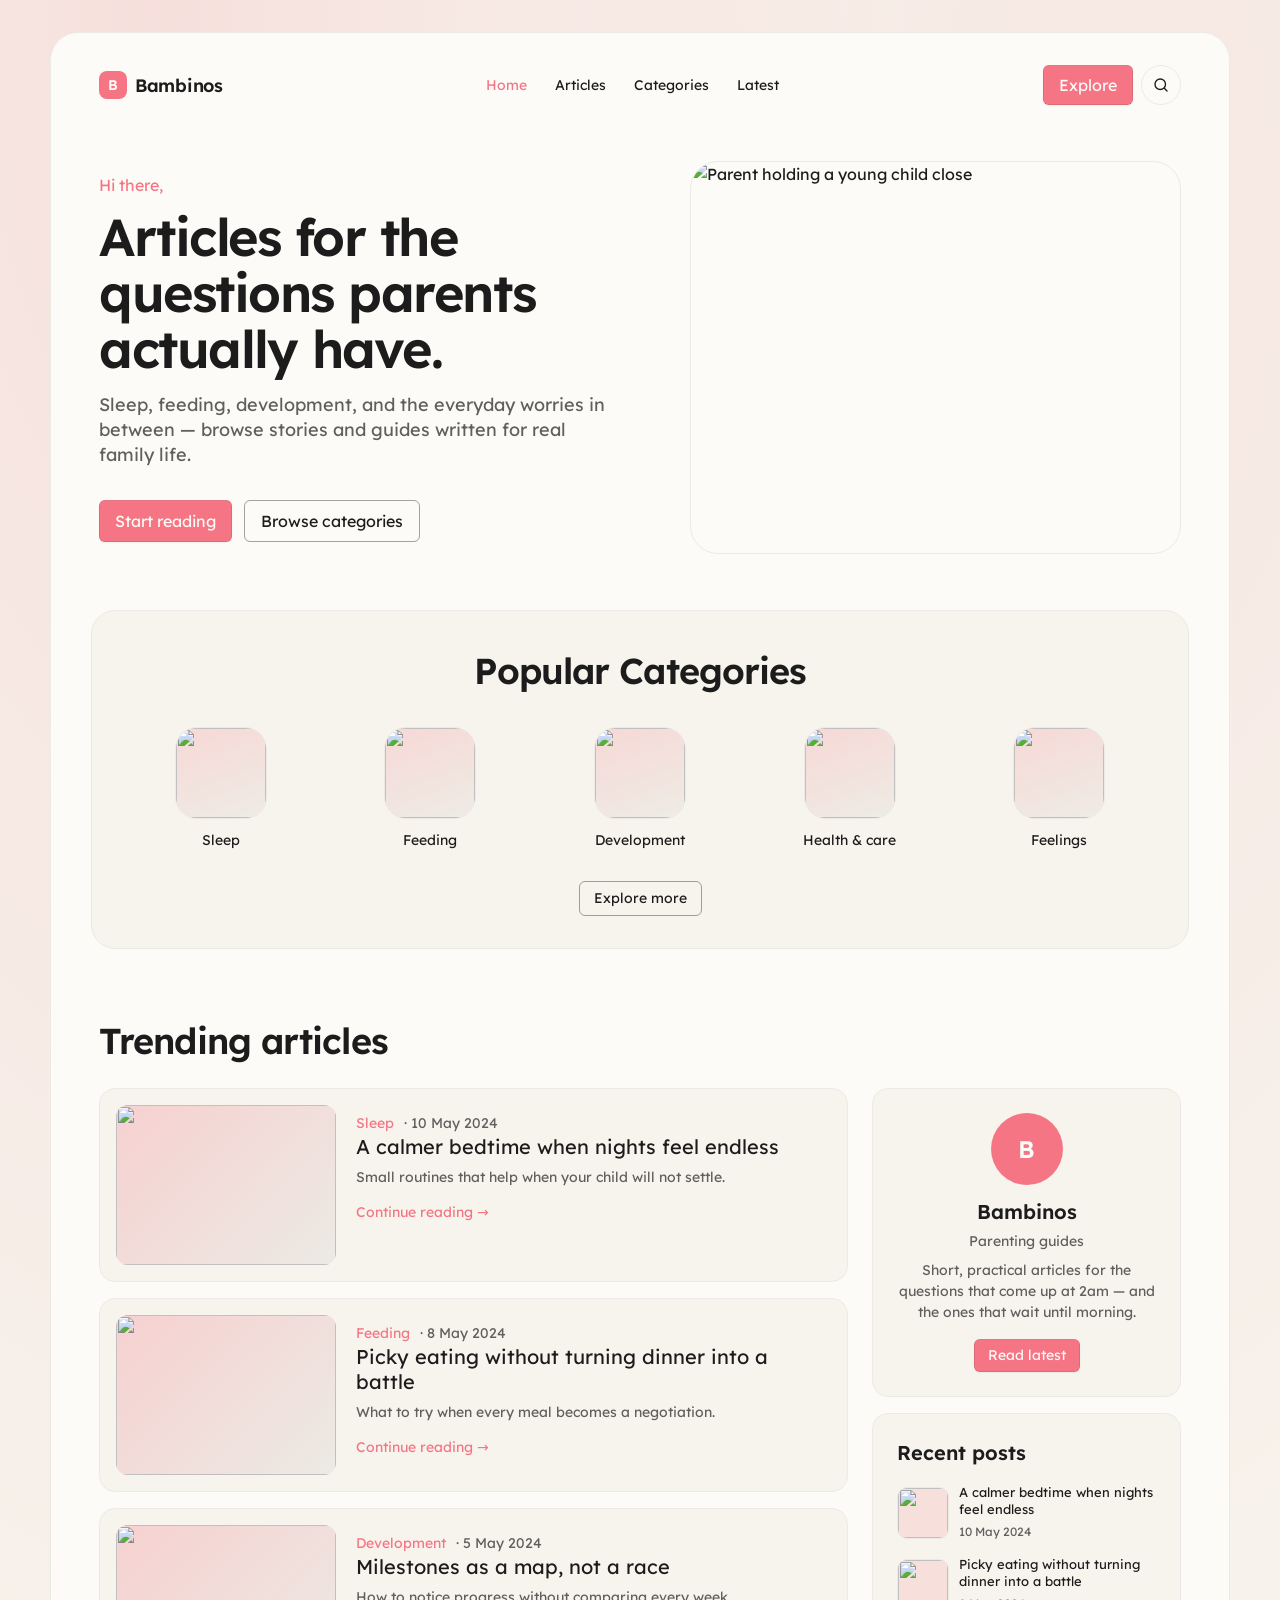
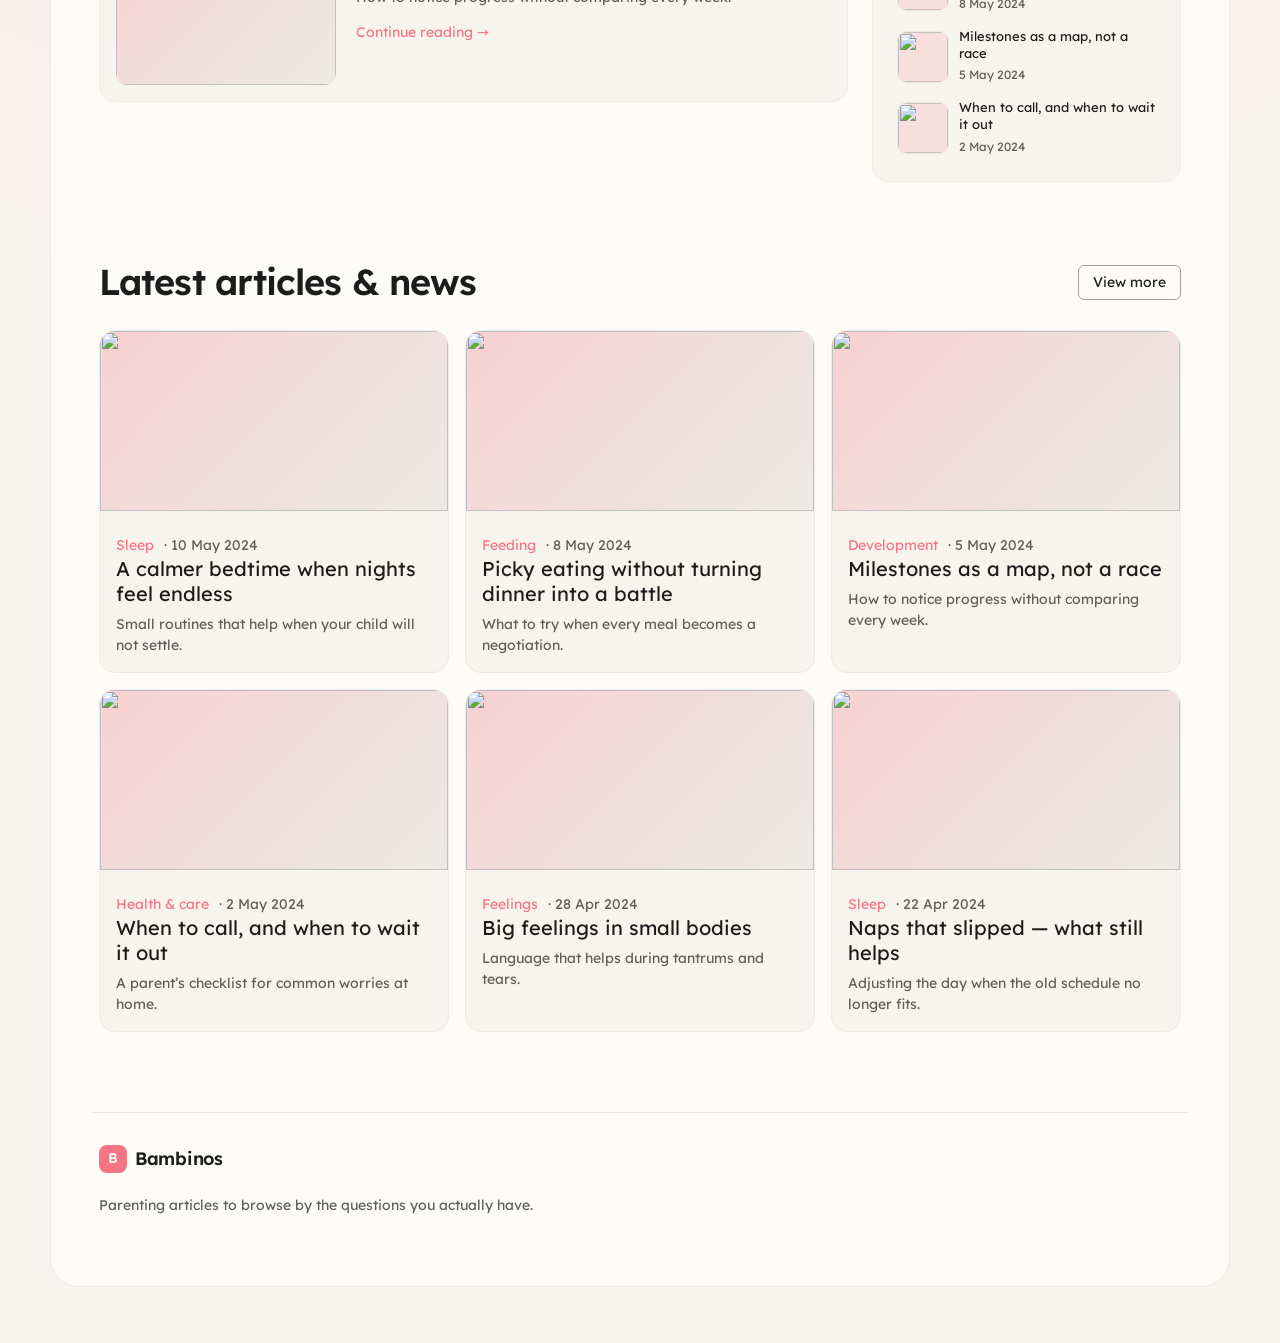
==== index.html @ 43b69676 "Initial commit Created from https://vercel.com/new" ====
<!DOCTYPE html>
<html lang="en">
  <head>
    <meta charset="UTF-8" />
    <meta name="viewport" content="width=device-width, initial-scale=1" />
    <title>Bambinos — Parenting articles</title>
    <link rel="stylesheet" href="styles.css" />
  </head>
  <body>
    <div class="page">
      <div class="sheet">
        <header class="nav">
          <a class="wordmark" href="./index.html">
            <span class="wordmark-mark" aria-hidden="true">B</span>
            Bambinos
          </a>
          <nav class="nav-links" id="nav-links" aria-label="Primary">
            <a href="./index.html" aria-current="page">Home</a>
            <a href="#articles">Articles</a>
            <a href="#categories">Categories</a>
            <a href="#latest">Latest</a>
          </nav>
          <div class="nav-actions">
            <a class="btn btn-primary" href="#articles">Explore</a>
            <a class="icon-btn" href="#latest" aria-label="Search articles">
              <svg width="18" height="18" viewBox="0 0 24 24" fill="none" aria-hidden="true">
                <circle cx="11" cy="11" r="7" stroke="currentColor" stroke-width="1.8" />
                <path d="M20 20l-3.2-3.2" stroke="currentColor" stroke-width="1.8" stroke-linecap="round" />
              </svg>
            </a>
            <button class="icon-btn menu-toggle" type="button" aria-expanded="false" aria-controls="nav-links" aria-label="Open menu">
              <svg width="18" height="18" viewBox="0 0 24 24" fill="none" aria-hidden="true">
                <path d="M4 7h16M4 12h16M4 17h16" stroke="currentColor" stroke-width="1.8" stroke-linecap="round" />
              </svg>
            </button>
          </div>
        </header>

        <main>
          <section class="hero">
            <div class="hero-copy">
              <p class="eyebrow">Hi there,</p>
              <h1>Articles for the questions parents actually have.</h1>
              <p class="lede">
                Sleep, feeding, development, and the everyday worries in between — browse
                stories and guides written for real family life.
              </p>
              <div class="hero-actions">
                <a class="btn btn-primary" href="#articles">Start reading</a>
                <a class="btn btn-ghost" href="#categories">Browse categories</a>
              </div>
            </div>
            <div class="hero-photo">
              <img
                src="https://images.unsplash.com/photo-1476703993599-0035a21b17a9?auto=format&fit=crop&w=900&q=80"
                alt="Parent holding a young child close"
                width="640"
                height="520"
              />
            </div>
          </section>

          <section class="panel" id="categories">
            <h2>Popular Categories</h2>
            <div class="cat-tiles" id="category-list"></div>
            <p class="empty hidden" id="categories-empty">No categories available yet.</p>
            <a class="btn btn-ghost btn-sm explore-more" href="#latest">Explore more</a>
          </section>

          <section class="section" id="articles">
            <h2>Trending articles</h2>
            <div class="trending" id="trending">
              <div class="trending-main" id="featured-list"></div>
              <aside class="sidebar">
                <div class="author-card">
                  <div class="author-avatar" aria-hidden="true">B</div>
                  <h3>Bambinos</h3>
                  <p class="caption">Parenting guides</p>
                  <p>
                    Short, practical articles for the questions that come up at 2am —
                    and the ones that wait until morning.
                  </p>
                  <a class="btn btn-primary btn-sm" href="#latest">Read latest</a>
                </div>
                <div class="recent-card">
                  <h3>Recent posts</h3>
                  <ul class="recent-list" id="recent-list"></ul>
                </div>
              </aside>
            </div>
            <p class="empty hidden" id="articles-empty">No articles to explore yet.</p>
          </section>

          <section class="section" id="latest">
            <div class="section-head">
              <h2>Latest articles &amp; news</h2>
              <a class="btn btn-ghost btn-sm" href="#categories">View more</a>
            </div>
            <div class="grid" id="article-list"></div>
          </section>
        </main>

        <footer class="footer">
          <a class="wordmark" href="./index.html">
            <span class="wordmark-mark" aria-hidden="true">B</span>
            Bambinos
          </a>
          <p>Parenting articles to browse by the questions you actually have.</p>
        </footer>
      </div>
    </div>

    <script src="app.js"></script>
  </body>
</html>
---- styles.css ----
@font-face {
  font-family: "Lexend Deca";
  src: url("fonts/LexendDeca-Thin.ttf") format("truetype");
  font-weight: 100;
  font-style: normal;
  font-display: swap;
}
@font-face {
  font-family: "Lexend Deca";
  src: url("fonts/LexendDeca-ExtraLight.ttf") format("truetype");
  font-weight: 200;
  font-style: normal;
  font-display: swap;
}
@font-face {
  font-family: "Lexend Deca";
  src: url("fonts/LexendDeca-Light.ttf") format("truetype");
  font-weight: 300;
  font-style: normal;
  font-display: swap;
}
@font-face {
  font-family: "Lexend Deca";
  src: url("fonts/LexendDeca-Regular.ttf") format("truetype");
  font-weight: 400;
  font-style: normal;
  font-display: swap;
}
@font-face {
  font-family: "Lexend Deca";
  src: url("fonts/LexendDeca-Medium.ttf") format("truetype");
  font-weight: 500;
  font-style: normal;
  font-display: swap;
}
@font-face {
  font-family: "Lexend Deca";
  src: url("fonts/LexendDeca-SemiBold.ttf") format("truetype");
  font-weight: 600;
  font-style: normal;
  font-display: swap;
}
@font-face {
  font-family: "Lexend Deca";
  src: url("fonts/LexendDeca-Bold.ttf") format("truetype");
  font-weight: 700;
  font-style: normal;
  font-display: swap;
}
@font-face {
  font-family: "Lexend Deca";
  src: url("fonts/LexendDeca-ExtraBold.ttf") format("truetype");
  font-weight: 800;
  font-style: normal;
  font-display: swap;
}
@font-face {
  font-family: "Lexend Deca";
  src: url("fonts/LexendDeca-Black.ttf") format("truetype");
  font-weight: 900;
  font-style: normal;
  font-display: swap;
}

:root {
  --background: #f7f4ed;
  --foreground: #1c1c1c;
  --muted: #5f5f5d;
  --border: #eceae4;
  --primary: #f57584;
  --primary-foreground: #fcfbf8;
  --ring: rgba(245, 117, 132, 0.5);
  --font-sans: "Lexend Deca", ui-sans-serif, system-ui, sans-serif;
  --inset: rgba(255, 255, 255, 0.2) 0px 0.5px 0px 0px inset,
    rgba(0, 0, 0, 0.2) 0px 0px 0px 0.5px inset, rgba(0, 0, 0, 0.05) 0px 1px 2px 0px;
  --sheet: #fcfbf8;
}

*,
*::before,
*::after {
  box-sizing: border-box;
}

html {
  scroll-behavior: smooth;
}

body {
  margin: 0;
  font-family: var(--font-sans);
  font-weight: 400;
  font-size: 16px;
  line-height: 1.5;
  color: var(--foreground);
  background: var(--background);
}

a {
  color: inherit;
}

img {
  max-width: 100%;
  display: block;
}

.page {
  min-height: 100vh;
  padding: 32px 24px 56px;
  background:
    radial-gradient(ellipse at 12% 0%, rgba(245, 117, 132, 0.16), transparent 46%),
    radial-gradient(ellipse at 88% 8%, rgba(245, 117, 132, 0.1), transparent 42%),
    var(--background);
}

.sheet {
  width: min(1180px, 100%);
  margin: 0 auto;
  padding: 20px 40px 48px;
  background: var(--sheet);
  border: 1px solid var(--border);
  border-radius: 28px;
}

.nav {
  display: flex;
  align-items: center;
  justify-content: space-between;
  gap: 16px;
  padding: 12px 8px 16px;
  background: var(--sheet);
}

.wordmark {
  display: inline-flex;
  align-items: center;
  gap: 8px;
  font-size: 18px;
  font-weight: 600;
  letter-spacing: -0.3px;
  text-decoration: none;
}

.wordmark-mark {
  display: grid;
  place-items: center;
  width: 28px;
  height: 28px;
  border-radius: 8px;
  background: var(--primary);
  color: var(--primary-foreground);
  font-size: 14px;
  font-weight: 600;
}

.nav-links {
  display: flex;
  align-items: center;
  gap: 28px;
}

.nav-links a {
  font-size: 14px;
  text-decoration: none;
}

.nav-links a:hover,
.nav-links a[aria-current="page"] {
  color: var(--primary);
}

.nav-actions {
  display: flex;
  align-items: center;
  gap: 8px;
}

.icon-btn {
  display: inline-grid;
  place-items: center;
  width: 40px;
  height: 40px;
  border-radius: 9999px;
  border: 1px solid var(--border);
  background: var(--sheet);
  color: var(--foreground);
  text-decoration: none;
  cursor: pointer;
}

.icon-btn:hover {
  background: rgba(28, 28, 28, 0.04);
}

.menu-toggle {
  display: none;
}

.btn {
  display: inline-flex;
  align-items: center;
  justify-content: center;
  gap: 8px;
  padding: 8px 16px;
  border-radius: 6px;
  font-family: inherit;
  font-size: 16px;
  font-weight: 400;
  line-height: 1.5;
  cursor: pointer;
  text-decoration: none;
  border: none;
}

.btn:active {
  opacity: 0.8;
}

.btn:focus-visible,
.icon-btn:focus-visible,
.cat-tile:focus-visible {
  outline: 2px solid var(--ring);
  outline-offset: 2px;
  box-shadow: rgba(245, 117, 132, 0.25) 0px 4px 12px;
}

.btn-primary {
  background: var(--primary);
  color: var(--primary-foreground);
  box-shadow: var(--inset);
}

.btn-ghost {
  background: transparent;
  color: var(--foreground);
  border: 1px solid rgba(28, 28, 28, 0.4);
}

.btn-sm {
  font-size: 14px;
  padding: 6px 14px;
}

.hero {
  display: grid;
  grid-template-columns: 1.05fr 0.95fr;
  gap: 48px;
  align-items: center;
  padding: 40px 8px 56px;
}

.eyebrow {
  margin: 0 0 12px;
  color: var(--primary);
  font-size: 16px;
}

.hero h1 {
  margin: 0;
  font-size: 52px;
  font-weight: 600;
  line-height: 1.08;
  letter-spacing: -1.5px;
}

.lede {
  max-width: 520px;
  margin: 16px 0 0;
  font-size: 18px;
  line-height: 1.38;
  color: var(--muted);
}

.hero-actions {
  display: flex;
  flex-wrap: wrap;
  gap: 12px;
  margin-top: 32px;
}

.hero-photo {
  border-radius: 28px;
  overflow: hidden;
  border: 1px solid var(--border);
  aspect-ratio: 5 / 4;
}

.hero-photo img {
  width: 100%;
  height: 100%;
  object-fit: cover;
}

.panel {
  padding: 40px 32px 32px;
  background: var(--background);
  border: 1px solid var(--border);
  border-radius: 24px;
  text-align: center;
}

.panel h2,
.section h2 {
  margin: 0 0 28px;
  font-size: 36px;
  font-weight: 600;
  line-height: 1.1;
  letter-spacing: -0.9px;
}

.cat-tiles {
  display: grid;
  grid-template-columns: repeat(5, 1fr);
  gap: 16px;
}

.cat-tile {
  display: flex;
  flex-direction: column;
  align-items: center;
  gap: 12px;
  padding: 8px;
  border: 0;
  background: transparent;
  font-family: inherit;
  font-size: 14px;
  color: var(--foreground);
  cursor: pointer;
}

.cat-tile .tile-art {
  width: 92px;
  height: 92px;
  border-radius: 22px;
  overflow: hidden;
  border: 1px solid var(--border);
  background:
    linear-gradient(160deg, rgba(245, 117, 132, 0.22), rgba(28, 28, 28, 0.04));
}

.cat-tile img,
.cat-tile .tile-art {
  object-fit: cover;
}

.cat-tile img {
  width: 100%;
  height: 100%;
}

.cat-tile.is-selected .tile-art,
.cat-tile:hover .tile-art {
  border-color: var(--primary);
}

.cat-tile.is-selected {
  color: var(--primary);
}

.explore-more {
  margin-top: 24px;
}

.section {
  padding: 72px 8px 8px;
}

.section-head {
  display: flex;
  align-items: center;
  justify-content: space-between;
  gap: 16px;
  margin-bottom: 28px;
}

.section-head h2 {
  margin: 0;
}

.trending {
  display: grid;
  grid-template-columns: minmax(0, 1.7fr) minmax(260px, 0.7fr);
  gap: 24px;
  align-items: start;
}

.feature-card,
.author-card,
.recent-card,
.card {
  background: var(--background);
  border: 1px solid var(--border);
  border-radius: 16px;
}

.feature-card {
  display: grid;
  grid-template-columns: 220px 1fr;
  gap: 20px;
  padding: 16px;
  margin-bottom: 16px;
  text-align: left;
}

.feature-card:last-child {
  margin-bottom: 0;
}

.feature-media {
  border-radius: 12px;
  overflow: hidden;
  min-height: 160px;
  background: linear-gradient(135deg, rgba(245, 117, 132, 0.28), #eceae4);
}

.feature-media img {
  width: 100%;
  height: 100%;
  object-fit: cover;
  min-height: 160px;
}

.meta {
  display: flex;
  flex-wrap: wrap;
  gap: 10px;
  margin: 0 0 8px;
  font-size: 14px;
  color: var(--muted);
}

.meta .tag {
  color: var(--primary);
}

.feature-card h3,
.card h3 {
  margin: 0;
  font-size: 20px;
  font-weight: 400;
  line-height: 1.25;
}

.feature-card p,
.card p,
.author-card p {
  margin: 8px 0 0;
  font-size: 14px;
  color: var(--muted);
}

.continue {
  display: inline-block;
  margin-top: 14px;
  font-size: 14px;
  color: var(--primary);
  text-decoration: none;
}

.continue:hover {
  text-decoration: underline;
}

.sidebar {
  display: flex;
  flex-direction: column;
  gap: 16px;
}

.author-card,
.recent-card {
  padding: 24px;
  text-align: center;
}

.author-avatar {
  width: 72px;
  height: 72px;
  margin: 0 auto 12px;
  border-radius: 9999px;
  display: grid;
  place-items: center;
  background: var(--primary);
  color: var(--primary-foreground);
  font-size: 24px;
  font-weight: 600;
}

.author-card h3,
.recent-card h3 {
  margin: 0;
  font-size: 20px;
  font-weight: 600;
}

.caption {
  margin: 4px 0 0 !important;
  color: var(--muted);
}

.author-card .btn {
  margin-top: 16px;
}

.recent-card {
  text-align: left;
}

.recent-card h3 {
  margin-bottom: 16px;
}

.recent-list {
  list-style: none;
  margin: 0;
  padding: 0;
  display: flex;
  flex-direction: column;
  gap: 14px;
}

.recent-item {
  display: grid;
  grid-template-columns: 52px 1fr;
  gap: 10px;
  align-items: center;
}

.recent-thumb {
  width: 52px;
  height: 52px;
  border-radius: 10px;
  overflow: hidden;
  border: 1px solid var(--border);
  background: rgba(245, 117, 132, 0.16);
}

.recent-thumb img {
  width: 100%;
  height: 100%;
  object-fit: cover;
}

.recent-item strong {
  display: block;
  font-size: 13px;
  font-weight: 400;
  line-height: 1.3;
}

.recent-item span {
  font-size: 12px;
  color: var(--muted);
}

.grid {
  display: grid;
  grid-template-columns: repeat(3, 1fr);
  gap: 16px;
}

.card {
  overflow: hidden;
  text-align: left;
}

.card-media {
  height: 180px;
  background: linear-gradient(135deg, rgba(245, 117, 132, 0.28), #eceae4);
}

.card-media img {
  width: 100%;
  height: 100%;
  object-fit: cover;
}

.card-body {
  padding: 16px;
}

.empty {
  border: 1px solid var(--border);
  border-radius: 12px;
  padding: 32px 24px;
  color: var(--muted);
  background: var(--background);
}

.footer {
  margin-top: 72px;
  padding: 32px 8px 8px;
  border-top: 1px solid var(--border);
  color: var(--muted);
  font-size: 14px;
}

.footer .wordmark {
  margin-bottom: 8px;
  color: var(--foreground);
}

.hidden {
  display: none !important;
}

@media (max-width: 1024px) {
  .hero {
    grid-template-columns: 1fr;
    padding-top: 24px;
  }

  .hero h1 {
    font-size: 40px;
    letter-spacing: -1.2px;
  }

  .hero-photo {
    max-width: 520px;
  }

  .cat-tiles {
    grid-template-columns: repeat(3, 1fr);
  }

  .trending {
    grid-template-columns: 1fr;
  }

  .grid {
    grid-template-columns: repeat(2, 1fr);
  }
}

@media (max-width: 768px) {
  .page {
    padding: 12px 12px 40px;
  }

  .sheet {
    padding: 12px 16px 32px;
    border-radius: 20px;
  }

  .menu-toggle {
    display: inline-grid;
  }

  .nav-actions .btn {
    display: none;
  }

  .nav-links {
    display: none;
    position: absolute;
    top: 68px;
    left: 16px;
    right: 16px;
    z-index: 20;
    flex-direction: column;
    align-items: stretch;
    gap: 0;
    padding: 8px;
    background: var(--sheet);
    border: 1px solid var(--border);
    border-radius: 12px;
    list-style: none;
  }

  .nav-links.is-open {
    display: flex;
  }

  .nav-links a {
    padding: 12px;
  }

  .nav {
    position: relative;
    top: 0;
  }

  .hero h1 {
    font-size: 32px;
    letter-spacing: -0.9px;
  }

  .panel {
    padding: 28px 16px;
  }

  .panel h2,
  .section h2 {
    font-size: 28px;
  }

  .cat-tiles {
    grid-template-columns: repeat(2, 1fr);
  }

  .feature-card {
    grid-template-columns: 1fr;
  }

  .grid {
    grid-template-columns: 1fr;
  }

  .section {
    padding-top: 48px;
  }
}
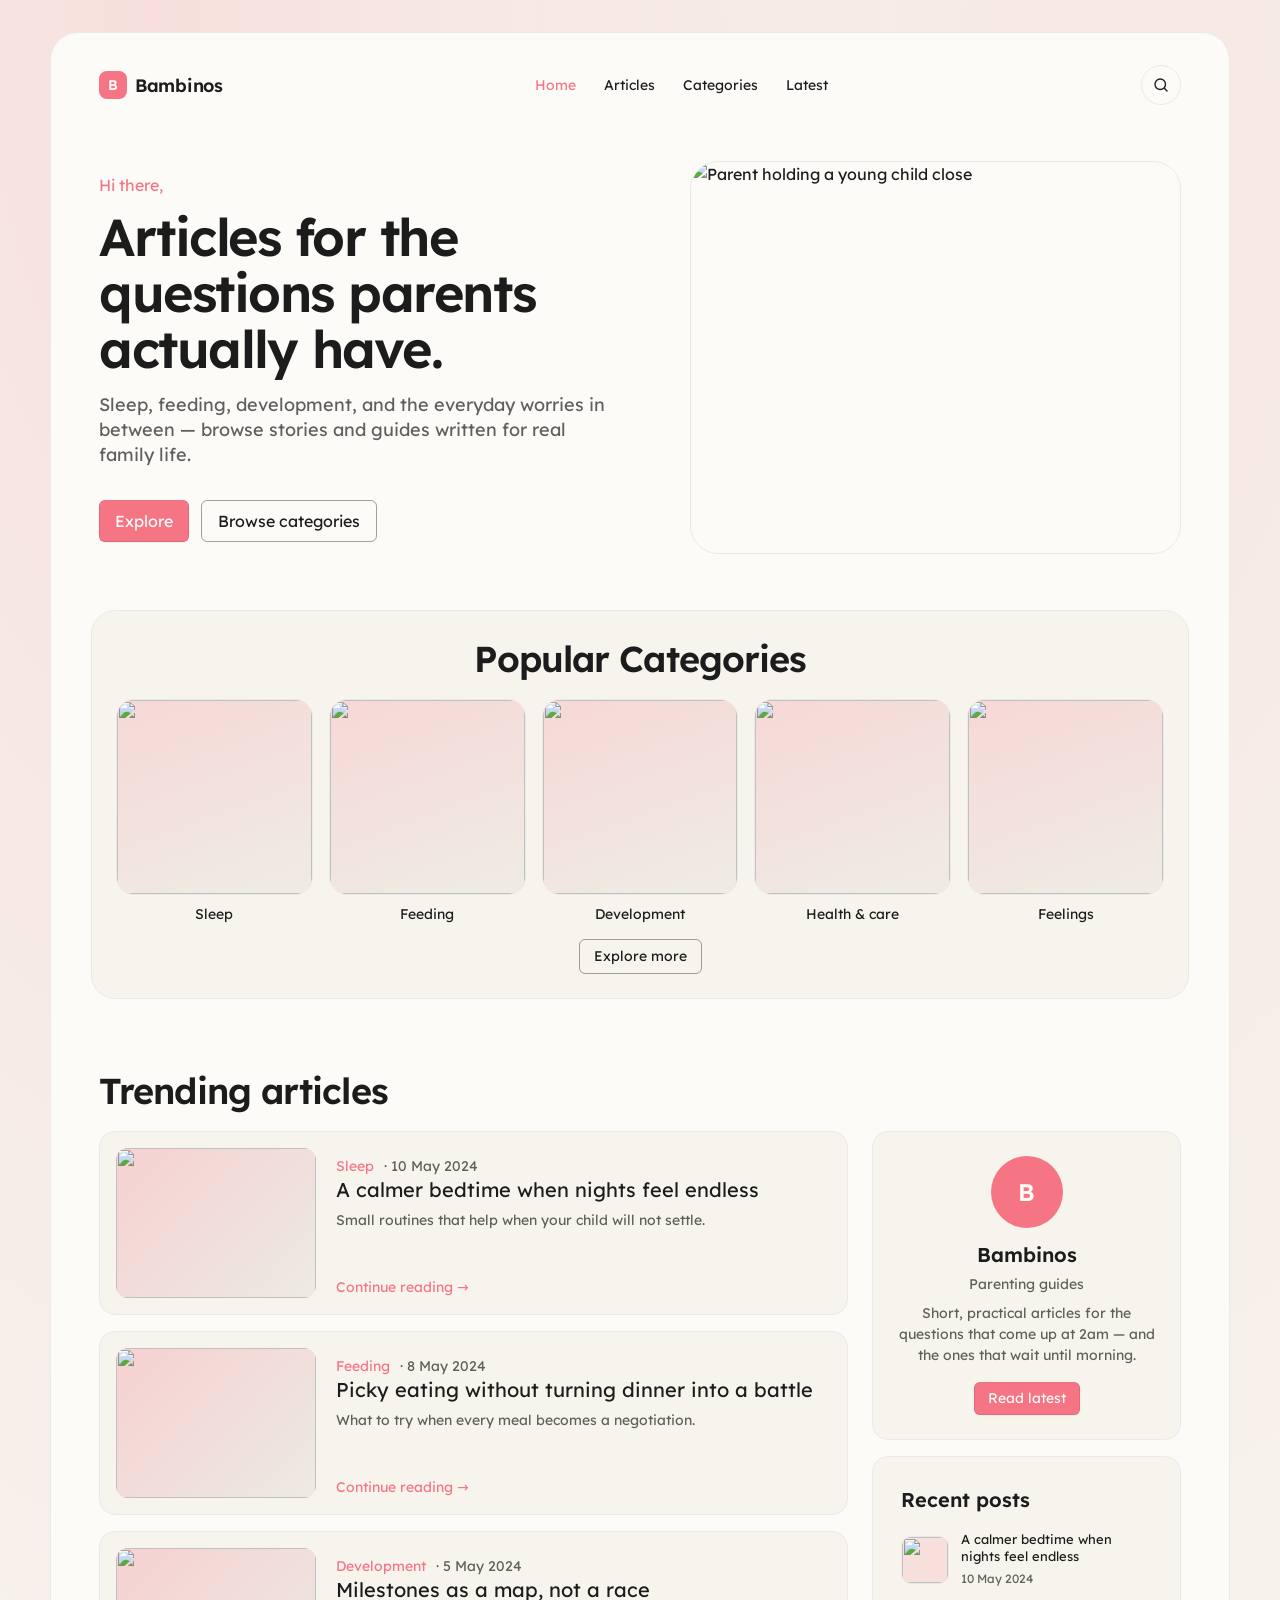
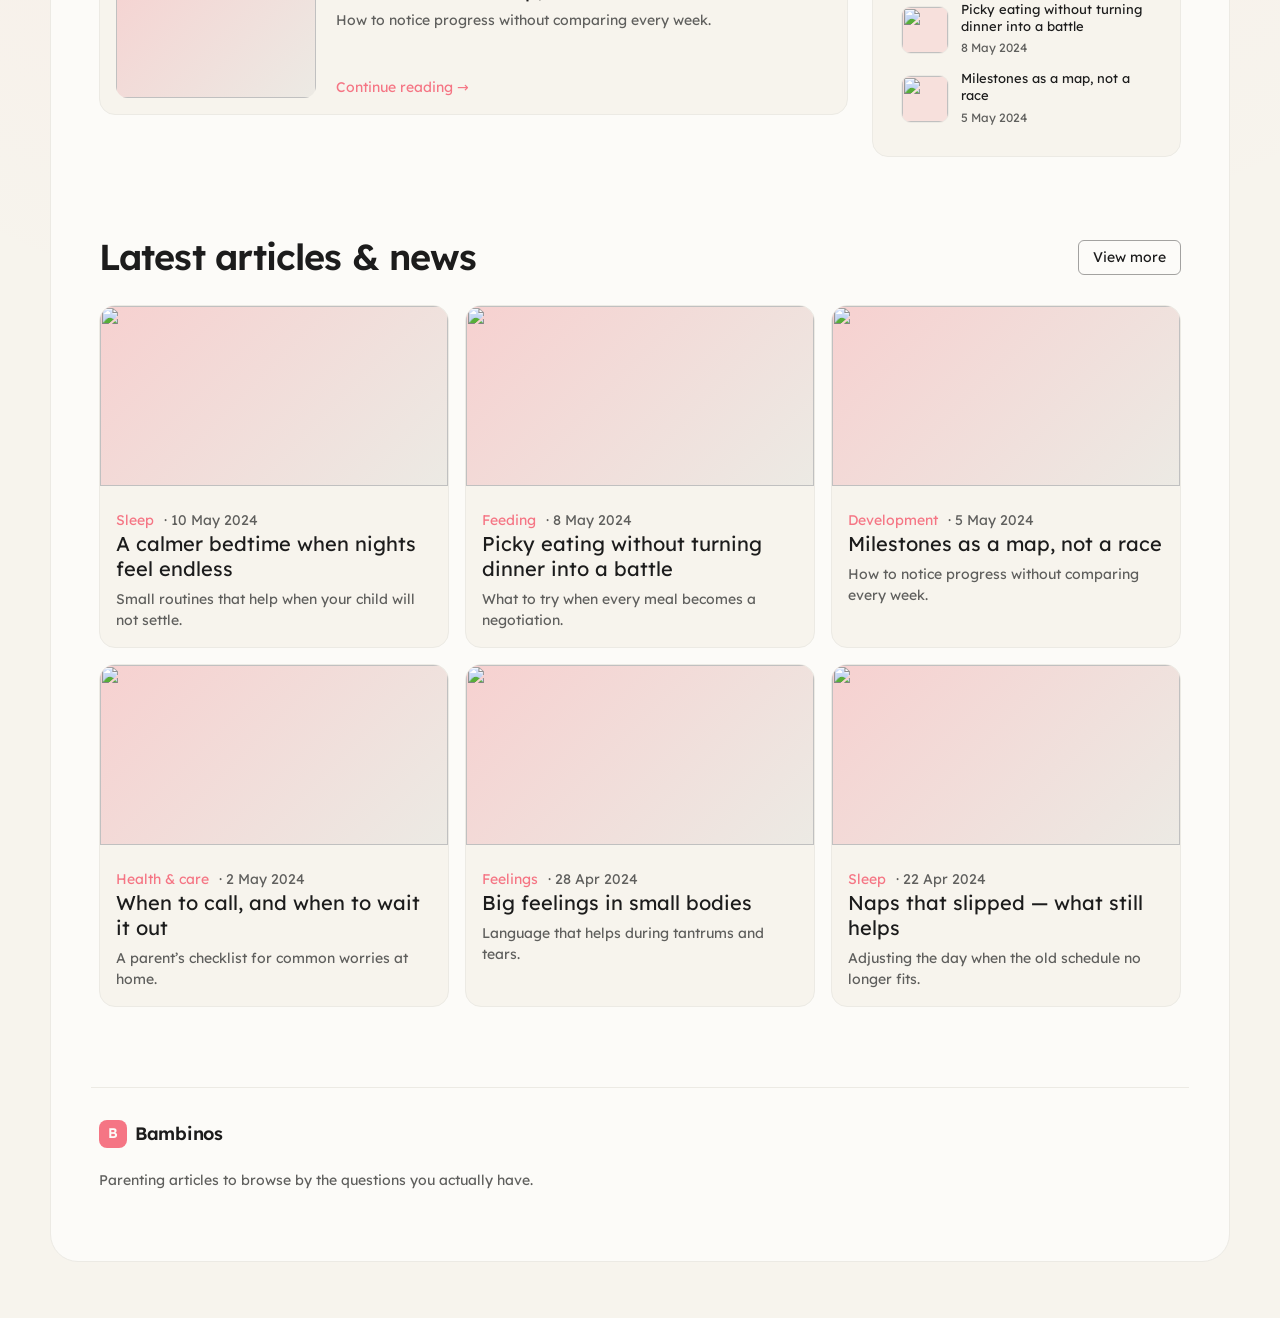
==== commit ddc41f7d: "second-push second-push" ====
--- a/index.html
+++ b/index.html
@@ -21,7 +21,6 @@
             <a href="#latest">Latest</a>
           </nav>
           <div class="nav-actions">
-            <a class="btn btn-primary" href="#articles">Explore</a>
             <a class="icon-btn" href="#latest" aria-label="Search articles">
               <svg width="18" height="18" viewBox="0 0 24 24" fill="none" aria-hidden="true">
                 <circle cx="11" cy="11" r="7" stroke="currentColor" stroke-width="1.8" />
@@ -46,7 +45,7 @@
                 stories and guides written for real family life.
               </p>
               <div class="hero-actions">
-                <a class="btn btn-primary" href="#articles">Start reading</a>
+                <a class="btn btn-primary" href="#articles">Explore</a>
                 <a class="btn btn-ghost" href="#categories">Browse categories</a>
               </div>
             </div>
@@ -110,6 +109,7 @@
       </div>
     </div>
 
+    <script src="articles-data.js"></script>
     <script src="app.js"></script>
   </body>
 </html>
--- a/styles.css
+++ b/styles.css
@@ -293,7 +293,7 @@
 }
 
 .panel {
-  padding: 40px 32px 32px;
+  padding: 28px 24px 24px;
   background: var(--background);
   border: 1px solid var(--border);
   border-radius: 24px;
@@ -302,7 +302,7 @@
 
 .panel h2,
 .section h2 {
-  margin: 0 0 28px;
+  margin: 0 0 20px;
   font-size: 36px;
   font-weight: 600;
   line-height: 1.1;
@@ -311,16 +311,18 @@
 
 .cat-tiles {
   display: grid;
-  grid-template-columns: repeat(5, 1fr);
-  gap: 16px;
+  grid-template-columns: repeat(5, minmax(0, 1fr));
+  gap: 12px 16px;
+  width: 100%;
 }
 
 .cat-tile {
   display: flex;
   flex-direction: column;
   align-items: center;
-  gap: 12px;
-  padding: 8px;
+  gap: 10px;
+  width: 100%;
+  padding: 0;
   border: 0;
   background: transparent;
   font-family: inherit;
@@ -330,9 +332,10 @@
 }
 
 .cat-tile .tile-art {
-  width: 92px;
-  height: 92px;
-  border-radius: 22px;
+  width: 100%;
+  aspect-ratio: 1;
+  height: auto;
+  border-radius: 18px;
   overflow: hidden;
   border: 1px solid var(--border);
   background:
@@ -359,7 +362,7 @@
 }
 
 .explore-more {
-  margin-top: 24px;
+  margin-top: 16px;
 }
 
 .section {
@@ -382,7 +385,7 @@
   display: grid;
   grid-template-columns: minmax(0, 1.7fr) minmax(260px, 0.7fr);
   gap: 24px;
-  align-items: start;
+  align-items: stretch;
 }
 
 .feature-card,
@@ -394,23 +397,39 @@
   border-radius: 16px;
 }
 
+#featured-list {
+  display: flex;
+  flex-direction: column;
+  gap: 16px;
+}
+
 .feature-card {
   display: grid;
-  grid-template-columns: 220px 1fr;
+  grid-template-columns: 200px minmax(0, 1fr);
   gap: 20px;
+  align-items: stretch;
+  height: 184px;
   padding: 16px;
-  margin-bottom: 16px;
   text-align: left;
-}
-
-.feature-card:last-child {
-  margin-bottom: 0;
+  text-decoration: none;
+  color: inherit;
+}
+
+.feature-card:hover,
+.card:hover {
+  border-color: var(--primary);
+}
+
+.feature-copy {
+  display: flex;
+  flex-direction: column;
+  min-width: 0;
 }
 
 .feature-media {
   border-radius: 12px;
   overflow: hidden;
-  min-height: 160px;
+  height: 100%;
   background: linear-gradient(135deg, rgba(245, 117, 132, 0.28), #eceae4);
 }
 
@@ -418,7 +437,6 @@
   width: 100%;
   height: 100%;
   object-fit: cover;
-  min-height: 160px;
 }
 
 .meta {
@@ -442,6 +460,13 @@
   line-height: 1.25;
 }
 
+.feature-card h3 {
+  display: -webkit-box;
+  -webkit-line-clamp: 2;
+  -webkit-box-orient: vertical;
+  overflow: hidden;
+}
+
 .feature-card p,
 .card p,
 .author-card p {
@@ -450,9 +475,18 @@
   color: var(--muted);
 }
 
+.feature-card .feature-excerpt {
+  display: -webkit-box;
+  -webkit-line-clamp: 2;
+  -webkit-box-orient: vertical;
+  overflow: hidden;
+  flex: 1;
+}
+
 .continue {
   display: inline-block;
-  margin-top: 14px;
+  margin-top: auto;
+  padding-top: 10px;
   font-size: 14px;
   color: var(--primary);
   text-decoration: none;
@@ -465,13 +499,28 @@
 .sidebar {
   display: flex;
   flex-direction: column;
+  justify-content: space-between;
   gap: 16px;
+  height: 100%;
+  min-height: 0;
+  overflow: hidden;
 }
 
 .author-card,
 .recent-card {
   padding: 24px;
   text-align: center;
+}
+
+.author-card {
+  flex: 0 0 auto;
+}
+
+.recent-card {
+  flex: 0 0 auto;
+  overflow: visible;
+  padding: 28px;
+  text-align: left;
 }
 
 .author-avatar {
@@ -503,10 +552,6 @@
   margin-top: 16px;
 }
 
-.recent-card {
-  text-align: left;
-}
-
 .recent-card h3 {
   margin-bottom: 16px;
 }
@@ -517,19 +562,25 @@
   padding: 0;
   display: flex;
   flex-direction: column;
-  gap: 14px;
-}
-
-.recent-item {
+  gap: 12px;
+}
+
+.recent-link {
   display: grid;
-  grid-template-columns: 52px 1fr;
-  gap: 10px;
+  grid-template-columns: 48px 1fr;
+  gap: 12px;
   align-items: center;
+  text-decoration: none;
+  color: inherit;
+}
+
+.recent-link:hover strong {
+  color: var(--primary);
 }
 
 .recent-thumb {
-  width: 52px;
-  height: 52px;
+  width: 48px;
+  height: 48px;
   border-radius: 10px;
   overflow: hidden;
   border: 1px solid var(--border);
@@ -543,7 +594,10 @@
 }
 
 .recent-item strong {
-  display: block;
+  display: -webkit-box;
+  -webkit-line-clamp: 2;
+  -webkit-box-orient: vertical;
+  overflow: hidden;
   font-size: 13px;
   font-weight: 400;
   line-height: 1.3;
@@ -563,6 +617,8 @@
 .card {
   overflow: hidden;
   text-align: left;
+  text-decoration: none;
+  color: inherit;
 }
 
 .card-media {
@@ -601,6 +657,53 @@
   color: var(--foreground);
 }
 
+.article-page {
+  padding: 24px 8px 8px;
+  max-width: 720px;
+  margin: 0 auto;
+}
+
+.back-link {
+  display: inline-block;
+  margin-bottom: 24px;
+  font-size: 14px;
+  color: var(--primary);
+  text-decoration: none;
+}
+
+.back-link:hover {
+  text-decoration: underline;
+}
+
+.article-page h1 {
+  margin: 0;
+  font-size: 40px;
+  font-weight: 600;
+  line-height: 1.1;
+  letter-spacing: -1.2px;
+}
+
+.article-hero {
+  margin: 32px 0;
+  border-radius: 20px;
+  overflow: hidden;
+  border: 1px solid var(--border);
+  aspect-ratio: 16 / 9;
+}
+
+.article-hero img {
+  width: 100%;
+  height: 100%;
+  object-fit: cover;
+}
+
+.article-body p {
+  margin: 0 0 16px;
+  font-size: 16px;
+  line-height: 1.6;
+  color: rgba(28, 28, 28, 0.82);
+}
+
 .hidden {
   display: none !important;
 }
@@ -626,6 +729,13 @@
 
   .trending {
     grid-template-columns: 1fr;
+  }
+
+  .sidebar {
+    height: auto;
+    min-height: 0;
+    overflow: visible;
+    justify-content: flex-start;
   }
 
   .grid {
@@ -701,6 +811,12 @@
 
   .feature-card {
     grid-template-columns: 1fr;
+    height: auto;
+    min-height: 0;
+  }
+
+  .feature-media {
+    height: 180px;
   }
 
   .grid {
@@ -710,4 +826,9 @@
   .section {
     padding-top: 48px;
   }
-}
+
+  .article-page h1 {
+    font-size: 32px;
+    letter-spacing: -0.9px;
+  }
+}
